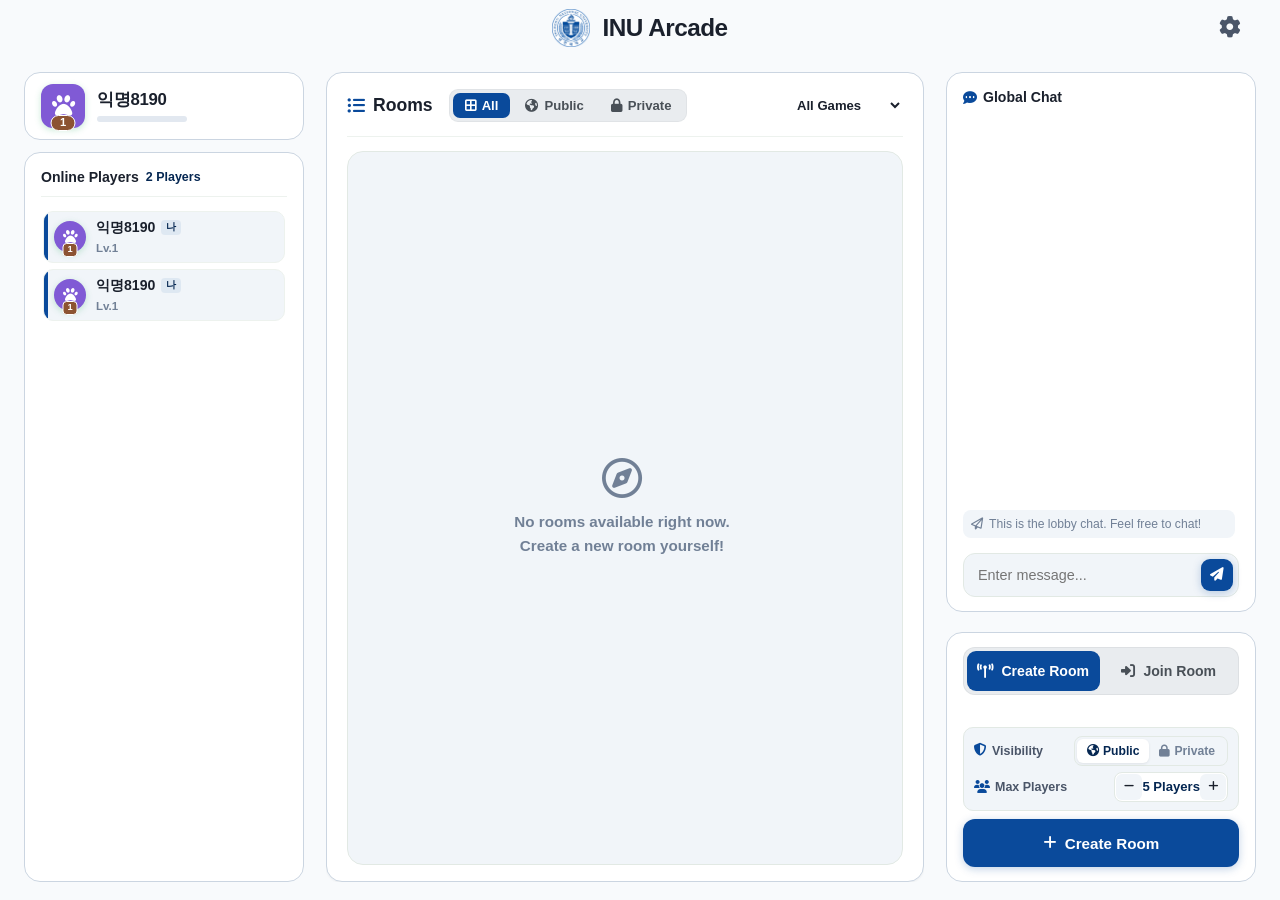
==== index.html @ d894fb32 "test" ====
<!DOCTYPE html>
<html lang="ko">
<head>
  <meta charset="UTF-8" />
  <meta name="viewport" content="width=device-width, initial-scale=1.0, maximum-scale=1.0, user-scalable=no, viewport-fit=cover" />
  <meta name="apple-mobile-web-app-capable" content="yes" />
  <meta name="apple-mobile-web-app-status-bar-style" content="default" />
  <meta name="mobile-web-app-capable" content="yes" />
  <title>INU 아케이드</title>
  
  <!-- 🔍 검색엔진 최적화 (SEO) 메타 태그 -->
  <meta name="description" content="INU 아케이드(INU Arcade)는 설치 없이 브라우저에서 친구와 함께 즐기는 실시간 멀티플레이 웹 아케이드 플랫폼입니다. 인천대 퀴즈, 뽀모도로 스터디룸, 횃불이 그리기 등 다채로운 대전 게임과 스터디 공간을 무료로 플레이해보세요!" />
  <meta name="keywords" content="INU 아케이드, INU Arcade, inu arcade, 인천대학교, 인천대 퀴즈, 스터디룸, 횃불이 그리기, 웹게임, 멀티게임, 실시간 멀티플레이, 브라우저 게임, 무료 웹게임" />
  <meta name="author" content="INU Arcade Team" />
  <meta name="robots" content="index, follow" />
  <link rel="canonical" href="https://gachiarcade.kro.kr/" />

  <!-- 🔍 구글 서치 콘솔(Google Search Console) 소유권 확인 태그 -->
  <meta name="google-site-verification" content="fe1dQQTqFu0LW-H1JIGaoPeFXu-8-6--BECt6qq8mTA" />
  <!-- 🔍 네이버 웹마스터도구(Naver Search Advisor) 소유권 확인 태그 (선택 사항) -->
  <meta name="naver-site-verification" content="" />

  <!-- 🌟 파비콘 (Favicon) & 모바일 앱 아이콘 (로컬 상대경로 + 캐시 버스팅) -->
  <link rel="shortcut icon" type="image/x-icon" href="favicon.ico?v=2.0.1" />
  <link rel="icon" type="image/x-icon" href="favicon.ico?v=2.0.1" sizes="16x16 32x32 48x48 64x64 128x128 256x256" />
  <link rel="apple-touch-icon" sizes="180x180" href="favicon.png?v=2.0.1" />
  <meta name="theme-color" content="#f8fafc" />
  <meta name="theme-color" media="(prefers-color-scheme: light)" content="#f8fafc" />
  <meta name="theme-color" media="(prefers-color-scheme: dark)" content="#0f172a" />
  <meta name="msapplication-navbutton-color" content="#f8fafc" />

  <!-- 💬 카카오톡 & SNS 오픈그래프 (Open Graph) 메타 태그 -->
  <meta property="og:type" content="website" />
  <meta property="og:site_name" content="INU 아케이드" />
  <meta property="og:url" content="https://gachiarcade.kro.kr/" />
  <meta property="og:title" content="INU 아케이드" />
  <meta property="og:description" content="설치 없이 브라우저에서 링크 하나로 함께 즐기는 인천대학교 웹 플랫폼! 인천대 퀴즈 &amp; 스터디룸 지원." />
  <meta property="og:image" content="https://gachiarcade.kro.kr/og-image-v2.png?v=20260919_v6" />
  <meta property="og:image:secure_url" content="https://gachiarcade.kro.kr/og-image-v2.png?v=20260919_v6" />
  <meta property="og:image:type" content="image/png" />
  <meta property="og:image:width" content="1200" />
  <meta property="og:image:height" content="630" />
  <meta property="og:image:alt" content="INU 아케이드" />
  <meta property="og:locale" content="ko_KR" />
  <meta property="og:locale:alternate" content="en_US" />

  <!-- 🐦 트위터 카드 (Twitter Card) -->
  <meta name="twitter:card" content="summary_large_image" />
  <meta name="twitter:title" content="INU 아케이드" />
  <meta name="twitter:description" content="친구와 브라우저에서 바로 즐기는 실시간 멀티플레이 웹 아케이드" />
  <meta name="twitter:image" content="https://gachiarcade.kro.kr/og-image-v2.png?v=20260919_v6" />

  <!-- 📊 구글 사이트 이름(Site Name) 지정 공식 구조화된 데이터 (WebSite Schema) -->
  <script type="application/ld+json">
  {
    "@context": "https://schema.org",
    "@type": "WebSite",
    "@id": "https://gachiarcade.kro.kr/#website",
    "name": "INU 아케이드",
    "alternateName": ["INU Arcade", "inu arcade", "INU 아케이드"],
    "url": "https://gachiarcade.kro.kr/"
  }
  </script>

  <!-- 📊 웹 애플리케이션 구조화된 데이터 (WebApplication Schema) -->
  <script type="application/ld+json">
  {
    "@context": "https://schema.org",
    "@type": "WebApplication",
    "name": "INU 아케이드",
    "alternateName": ["INU Arcade", "inu arcade"],
    "url": "https://gachiarcade.kro.kr/",
    "applicationCategory": "GameApplication",
    "operatingSystem": "All",
    "browserRequirements": "Requires JavaScript. Requires HTML5.",
    "genre": "Arcade, Multiplayer, Quiz, Study, Drawing",
    "description": "설치 없이 웹 브라우저에서 친구와 바로 즐기는 실시간 멀티플레이 웹 아케이드 플랫폼. 인천대 퀴즈, 스터디룸, 횃불이 그리기 등 다채로운 게임 및 학습 환경 제공.",
    "offers": {
      "@type": "Offer",
      "price": "0",
      "priceCurrency": "KRW"
    }
  }
  </script>

  <link rel="preconnect" href="https://cdn.jsdelivr.net" />
  <link rel="stylesheet" href="https://cdn.jsdelivr.net/gh/orioncactus/pretendard@v1.3.9/dist/web/static/pretendard.min.css" />
  <link rel="stylesheet" href="https://cdnjs.cloudflare.com/ajax/libs/font-awesome/6.5.1/css/all.min.css" />
  <script src="https://unpkg.com/peerjs@1.5.4/dist/peerjs.min.js"></script>
  <script src="js/i18n.js"></script>
  <link rel="stylesheet" href="css/style.css?v=1.19.14" />
  <link rel="stylesheet" href="css/games.css?v=1.19.14" />
</head>
<body>

<!-- ═══════════════════════════════════════════════════════════════
     SCREEN: HOME
═══════════════════════════════════════════════════════════════ -->
<div id="screen-home" class="screen active">

  <!-- 🌟 로비 상단 바 🌟 -->
  <header class="room-header lobby-topbar">
    <!-- 좌측: 밸런서 (중앙 로고 정렬용) -->
    <div class="lobby-topbar-left"></div>

    <!-- 중앙: INU 아케이드 로고 -->
    <div class="room-title">
      <div class="topbar-logo">
        <div class="logo-icon-wrap">
          <img src="favicon.png?v=2.0.1" alt="INU 아케이드 로고" class="topbar-logo-svg" />
        </div>
        <span class="logo-title">INU 아케이드</span>
      </div>
    </div>

    <!-- 우측: 친구 목록 & 설정 버튼 -->
    <div class="room-header-actions" style="display:flex; align-items:center; gap:8px;">
      <button type="button" class="btn-icon" id="btn-open-settings" title="환경 설정">
        <i class="fa-solid fa-gear"></i>
      </button>
    </div>
  </header>

  <!-- 로비 모바일 채팅 토글 플로팅 버튼 & 백드롭 (방 화면과 동일한 좌하단 버튼) -->
  <button type="button" class="btn btn-primary btn-sm btn-mobile-chat-toggle" id="btn-lobby-mobile-chat-toggle" title="채팅창 열기">
    <i class="fa-solid fa-comment-dots"></i>
    <span>채팅</span>
    <span class="chat-badge-dot hidden" id="lobby-mobile-chat-badge"></span>
  </button>
  <div class="mobile-chat-backdrop hidden" id="lobby-mobile-chat-backdrop"></div>

  <!-- 로비 본체 (사이드바 + 메인 영역) -->
  <div class="home-body-wrap">
    <!-- 왼쪽 사이드바: 게임 목록 -->
    <aside class="home-sidebar">
      <!-- 🌟 사이드바 상단: 프로필 카드 바 (원래 로고 있던 자리) 🌟 -->
      <div class="sidebar-header sidebar-profile-header">
        <div class="home-user-bar">
          <div class="user-avatar-wrap">
            <div class="user-avatar" id="home-user-avatar">?</div>
            <span class="user-level-badge" id="home-user-level">1</span>
          </div>
          <div class="user-info">
            <div class="user-name-line">
              <strong class="user-name" id="home-user-name">플레이어</strong>
            </div>
            <div class="user-exp-track" id="home-user-exp-track" title="내 레벨 경험치">
              <div class="user-exp-fill" id="home-user-exp-fill" style="width: 0%;"></div>
            </div>
          </div>
        </div>
      </div>

      <!-- 🌟 실시간 접속자 카드 (사이드바 위치 배치) 🌟 -->
      <div class="online-users-card card" id="online-users-card">
        <div class="online-card-header">
          <div class="online-card-title">
            <span class="online-live-dot"></span>
            <span>접속 중인 플레이어</span>
            <span class="online-count-badge" id="online-users-count">1명</span>
          </div>
        </div>
        <div class="online-users-list custom-scroll" id="online-users-list">
          <!-- JS 동적 생성 -->
        </div>
      </div>

    <nav class="sidebar-games">
      <p class="sidebar-label">인천대 아케이드 & 스터디</p>
      <ul>
        <li class="sidebar-game-item active" data-game="inu_quiz">
          <div class="sg-icon"><i class="fa-solid fa-graduation-cap"></i></div>
          <div class="sg-info">
            <strong>인천대 퀴즈</strong>
            <span>선착순 스피드 퀴즈</span>
          </div>
          <div class="sg-tag tag-multi">1~8인</div>
        </li>
        <li class="sidebar-game-item" data-game="inu_study">
          <div class="sg-icon"><i class="fa-solid fa-book-open-reader"></i></div>
          <div class="sg-info">
            <strong>스터디룸</strong>
            <span>뽀모도로 함께 공부</span>
          </div>
          <div class="sg-tag tag-multi">1~8인</div>
        </li>
        <li class="sidebar-game-item" data-game="inu_draw">
          <div class="sg-icon"><i class="fa-solid fa-paintbrush"></i></div>
          <div class="sg-info">
            <strong>횃불이 그리기</strong>
            <span>정확도 캔버스 대결</span>
          </div>
          <div class="sg-tag tag-multi">1~8인</div>
        </li>
      </ul>
    </nav>

    <div class="sidebar-footer">
      <div class="sidebar-copyright">
        <span>© 2026 INU Arcade. All rights reserved.</span>
      </div>
    </div>
  </aside>

  <!-- 오른쪽: 메인 영역 (좌측: 실시간 공개 방 목록, 우측: 방 만들기/참가) -->
  <main class="home-main">
    <div class="home-lobby-container">
      
      <!-- 1. 좌측 메인 컬럼: [방 목록 | 상점] 상단 대형 탭 및 카드 -->
      <div class="lobby-card-col" id="lobby-card-col">

        <!-- 1-1. 🌐 실시간 방 목록 (공개방 / 비밀방 필터 지원) -->
        <div class="lobby-card card" id="lobby-room-card">
          <div class="lobby-header">
            <div class="lobby-title-area">
              <strong class="lobby-title"><i class="fa-solid fa-list-ul"></i> 방 목록</strong>
              <div class="lobby-tab-group" id="lobby-filter-tabs">
                <button type="button" class="lobby-tab-btn active" data-lobby-tab="all" id="tab-lobby-all">
                  <i class="fa-solid fa-border-all"></i> 전체
                </button>
                <button type="button" class="lobby-tab-btn" data-lobby-tab="public" id="tab-lobby-public">
                  <i class="fa-solid fa-earth-americas"></i> 공개방
                </button>
                <button type="button" class="lobby-tab-btn" data-lobby-tab="private" id="tab-lobby-private">
                  <i class="fa-solid fa-lock"></i> 비밀방
                </button>
              </div>
            </div>
            <div class="lobby-header-actions">
              <select id="lobby-game-filter" class="lobby-game-select" title="게임별 방 필터">
                <option value="all">모든 게임</option>
              </select>
            </div>
          </div>
          <div class="lobby-list is-empty" id="lobby-room-list">
            <div class="lobby-empty">
              <i class="fa-regular fa-compass"></i>
              <p>현재 열려있는 공개방이 없습니다.<br>새로운 방을 직접 만들어 보세요!</p>
            </div>
          </div>
          <!-- 🌟 방목록 카드 바로 아래 부착된 액션 바 (화면 잘림 완전 방지) 🌟 -->
          <div class="mobile-lobby-action-row" id="mobile-lobby-action-row">
            <button type="button" class="btn-mobile-lobby-chat" id="btn-mobile-lobby-chat" title="전체 채팅 열기">
              <i class="fa-solid fa-comment-dots"></i>
              <span class="chat-badge-dot hidden" id="mobile-lobby-chat-badge"></span>
            </button>
            <button type="button" class="btn-mobile-room-action" id="btn-mobile-room-action">
              <i class="fa-solid fa-plus"></i>
              <span>방 만들기</span>
            </button>
          </div>
        </div>

              </div> <!-- /.lobby-card-col -->

      <!-- 2. 우측: 전체 채팅 카드 + 방 만들기/참가 패널 (하단 일치 컬럼) -->
      <div class="lobby-right-col">
        <!-- 2-1. 상단: 💬 로비 전체 채팅방 (프로필 이름: 메시지 형식) -->
        <div class="lobby-chat-card card" id="lobby-chat-card">
          <div class="lobby-chat-header">
            <div class="lobby-chat-title">
              <i class="fa-solid fa-comment-dots" style="color: var(--green);"></i>
              <span>전체 채팅</span>
            </div>
            <button type="button" class="btn-icon sm btn-close-mobile-chat" id="btn-close-lobby-mobile-chat" title="채팅창 닫기">
              <i class="fa-solid fa-xmark"></i>
            </button>
          </div>
          <div class="lobby-chat-messages custom-scroll" id="lobby-chat-messages">
            <!-- 채팅 메시지 동적 생성 -->
            <div class="lobby-chat-welcome">
              <i class="fa-regular fa-paper-plane"></i>
              <span>로비 전체 채팅방입니다. 자유롭게 대화해보세요!</span>
            </div>
          </div>
          <form class="lobby-chat-form" id="lobby-chat-form">
            <input
              type="text"
              id="lobby-chat-input"
              class="lobby-chat-input"
              placeholder="메시지 입력..."
              maxlength="80"
              autocomplete="off"
              spellcheck="false"
            />
            <button type="submit" class="btn btn-primary btn-sm btn-lobby-chat-send" id="btn-lobby-chat-send" title="전송">
              <i class="fa-solid fa-paper-plane"></i>
            </button>
          </form>
        </div>

        <!-- 2-3. 하단: 방 만들기 / 참가 패널 -->
        <div class="connect-card card">
          <!-- 🌟 모바일 전용 방 만들기 헤더 (돌아가기 버튼) 🌟 -->
          <div class="mobile-create-header" id="mobile-create-header">
            <button type="button" class="btn-icon sm btn-back-to-room-list" id="btn-back-to-room-list" title="방 목록으로 돌아가기">
              <i class="fa-solid fa-chevron-left"></i>
            </button>
            <strong class="mobile-create-title">방 설정</strong>
            <div class="mobile-create-header-spacer"></div>
          </div>

          <div class="connect-tabs">
          <button class="ctab active" data-tab="create" id="tab-create">
            <i class="fa-solid fa-tower-broadcast"></i>
            <span>방 만들기</span>
          </button>
          <button class="ctab" data-tab="join" id="tab-join">
            <i class="fa-solid fa-right-to-bracket"></i>
            <span>방 참가</span>
          </button>
        </div>

        <!-- 방 만들기 패널 -->
        <div class="ctab-panel active" id="panel-create">
          <!-- ⚙️ 방 설정 옵션 (방 만들기 바로 위 밀착 배치) -->
          <div class="create-room-options">
            <!-- 1. 공개/비밀방 라디오 스위치 -->
            <div class="create-opt-row">
              <span class="create-opt-label"><i class="fa-solid fa-shield-halved"></i> 공개 설정</span>
              <div class="room-type-toggle">
                <label class="room-type-opt">
                  <input type="radio" name="room-visibility" value="public" checked id="opt-room-public" />
                  <span class="room-type-btn"><i class="fa-solid fa-earth-americas"></i> 공개방</span>
                </label>
                <label class="room-type-opt">
                  <input type="radio" name="room-visibility" value="private" id="opt-room-private" />
                  <span class="room-type-btn"><i class="fa-solid fa-lock"></i> 비밀방</span>
                </label>
              </div>
            </div>

            <!-- 비밀번호 4자리 핀 입력란 (비밀방 선택 시 표시) -->
            <div class="create-opt-row create-password-wrap hidden" id="create-password-wrap">
              <span class="create-opt-label"><i class="fa-solid fa-key"></i> 비밀번호</span>
              <div class="password-pin-box">
                <input
                  type="password"
                  id="input-create-room-password"
                  class="create-pwd-input"
                  placeholder="● ● ● ●"
                  maxlength="4"
                  inputmode="numeric"
                  autocomplete="off"
                />
              </div>
            </div>

            <!-- 2. 최대 인원 수 스피너 (2~8인) -->
            <div class="create-opt-row">
              <span class="create-opt-label"><i class="fa-solid fa-users"></i> 최대 인원</span>
              <div class="capacity-stepper">
                <button type="button" class="btn-step" id="btn-cap-minus" title="1명 감소">
                  <i class="fa-solid fa-minus"></i>
                </button>
                <span class="capacity-val" id="capacity-val">5인</span>
                <button type="button" class="btn-step" id="btn-cap-plus" title="1명 증가">
                  <i class="fa-solid fa-plus"></i>
                </button>
              </div>
            </div>
          </div>

          <button class="btn btn-primary btn-lg" id="btn-create-room">
            <i class="fa-solid fa-plus"></i>
            <span>방 만들기</span>
          </button>
          <div class="code-reveal hidden" id="code-reveal">
            <div class="code-reveal-label">방 코드</div>
            <div class="code-display">
              <span id="host-room-code">——</span>
              <button class="btn-icon" id="btn-copy-code" title="복사">
                <i class="fa-regular fa-copy"></i>
              </button>
            </div>
            <div class="waiting-dots">
              <span class="dot"></span><span class="dot"></span><span class="dot"></span>
              <span>친구 연결 대기 중</span>
            </div>
          </div>
        </div>

        <!-- 방 참가 패널 -->
        <div class="ctab-panel" id="panel-join">
          <div class="panel-desc-box">
            <h4>친구 방에 참가하기</h4>
            <p>공유받은 4자리 방 코드를 입력하여 입장하세요.</p>
          </div>
          <div class="join-form">
            <input
              type="text"
              id="input-room-code"
              class="code-input-field"
              placeholder="0 0 0 0"
              maxlength="4"
              inputmode="numeric"
              autocomplete="off"
              spellcheck="false"
            />
            <button class="btn btn-gold btn-lg" id="btn-join-room">
              <i class="fa-solid fa-arrow-right-to-bracket"></i>
              <span>입장하기</span>
            </button>
          </div>
          <div class="join-status hidden" id="join-status">
            <div class="waiting-dots">
              <span class="dot"></span><span class="dot"></span><span class="dot"></span>
              <span id="join-status-text">연결 중...</span>
            </div>
          </div>
        </div> <!-- /#panel-join -->
      </div> <!-- /.connect-card -->
    </div> <!-- /.lobby-right-col -->
  </div> <!-- /.home-lobby-container -->

  </main>
  </div> <!-- /.home-body-wrap -->
</div>


<!-- ═══════════════════════════════════════════════════════════════
     SCREEN: ROOM LOBBY
═══════════════════════════════════════════════════════════════ -->
<div id="screen-room" class="screen">
  <!-- 방 헤더 -->
  <header class="room-header">
    <button class="btn btn-ghost btn-sm" id="btn-leave-room">
      <i class="fa-solid fa-chevron-left"></i>
      <span>로비로 나가기</span>
    </button>
    <div class="room-title">
      <button type="button" class="room-code-badge" id="room-code-display" title="클릭하여 방 코드 복사">——</button>
    </div>
    <div class="room-header-actions" style="display:flex; gap:8px;">
      <button class="btn-icon" id="btn-room-settings" title="환경설정">
        <i class="fa-solid fa-gear"></i>
      </button>
    </div>
  </header>

  <!-- 방 모바일 채팅 토글 플로팅 버튼 & 백드롭 -->
  <button type="button" class="btn btn-primary btn-sm btn-mobile-chat-toggle" id="btn-room-mobile-chat-toggle" title="채팅창 열기">
    <i class="fa-regular fa-comments"></i>
    <span>채팅</span>
    <span class="chat-badge-dot hidden" id="room-mobile-chat-badge"></span>
  </button>
  <div class="mobile-chat-backdrop hidden" id="room-mobile-chat-backdrop"></div>

<!-- 방 본체 (3단: 좌측 참가자 / 중앙 게임선택 / 우측 채팅) -->
  <div class="room-body" id="room-body">

    <!-- 1. 왼쪽 영역 (참가자 목록 + 이모지 패널) -->
    <div class="room-left-panel">
      <!-- 기존 참가자 목록 패널 -->
      <section class="room-players-panel card">
        <div class="panel-header">
          <h3 class="panel-title"><i class="fa-solid fa-users"></i> 참가자 목록</h3>
          <span class="panel-badge" id="player-count-badge">1명 접속</span>
        </div>
        <ul class="player-list" id="player-list">
          <!-- JS로 동적 생성 -->
        </ul>
        <div class="player-slots" id="player-slots">
          <!-- 빈 슬롯 JS 생성 -->
        </div>
      </section>

      <!-- 신규: 감정표현 이모지 & 채팅 사이드 패널 -->
      <div class="room-emoji-panel card" id="room-emoji-panel">
        <div class="emoji-grid-2x2">
          <button type="button" class="btn-emoji" data-emoji="😂" title="웃기">
            <img src="https://cdn.jsdelivr.net/gh/twitter/twemoji@14.0.2/assets/svg/1f602.svg" alt="😂" class="emoji-img">
          </button>
          <button type="button" class="btn-emoji" data-emoji="😡" title="화남">
            <img src="https://cdn.jsdelivr.net/gh/twitter/twemoji@14.0.2/assets/svg/1f621.svg" alt="😡" class="emoji-img">
          </button>
          <button type="button" class="btn-emoji" data-emoji="😮" title="놀람">
            <img src="https://cdn.jsdelivr.net/gh/twitter/twemoji@14.0.2/assets/svg/1f62e.svg" alt="😮" class="emoji-img">
          </button>
          <button type="button" class="btn-emoji" data-emoji="🎉" title="축하">
            <img src="https://cdn.jsdelivr.net/gh/twitter/twemoji@14.0.2/assets/svg/1f389.svg" alt="🎉" class="emoji-img">
          </button>
        </div>
        <button type="button" class="btn-mobile-lobby-chat btn-card-side-chat" id="btn-room-side-chat" title="채팅 열기">
          <i class="fa-solid fa-comment-dots"></i>
          <span class="chat-badge-dot hidden" id="room-side-chat-badge"></span>
        </button>
      </div>


    </div>

    <!-- 2. 중앙: 게임 선택 카드 + 하단 팁 -->
    <div class="room-center-wrap">
      <section class="room-center-panel card">
      <!-- 🎮 게임 진행 중 알림 배너 -->
      <div class="room-playing-alert hidden" id="room-playing-alert">
        <i class="fa-solid fa-circle-play"></i>
        <span>현재 게임이 진행 중입니다. 대기실에서 대기하시거나 채팅에 참여해 보세요!</span>
      </div>

      <div class="game-select-panel">
        <div class="panel-header">
          <h3 class="panel-title"><i class="fa-solid fa-gamepad"></i> 게임 선택</h3>

          <!-- 🌟 빨간색 표시 위치: 게임선택과 힌트 사이의 세부 설정 바 🌟 -->
          <div class="game-extra-settings-bar hidden" id="game-extra-settings-bar">
            <!-- 1. 라운드 설정 (끝말잇기, 캐치마인드, 타자연습 대결) -->
            <div class="extra-setting-item hidden" id="game-rounds-setting">
              <span class="esi-label"><i class="fa-solid fa-award"></i> 라운드:</span>
              <div class="esi-stepper">
                <button type="button" class="btn-step" id="btn-round-minus" title="1라운드 감소">
                  <i class="fa-solid fa-minus"></i>
                </button>
                <span class="esi-val" id="game-round-val">3 라운드</span>
                <button type="button" class="btn-step" id="btn-round-plus" title="1라운드 증가">
                  <i class="fa-solid fa-plus"></i>
                </button>
              </div>
            </div>

          </div>

          <span class="panel-sub" id="game-select-role-hint">방장만 변경 가능</span>
        </div>

        <!-- 🌟 신규: 현재 선택된 게임 프리뷰 요약 바 🌟 -->
        <div class="room-selected-game-banner" id="room-selected-game-banner">
          <div class="rsgb-icon-wrap" id="rsgb-icon-wrap">
            <i class="fa-solid fa-graduation-cap" id="rsgb-icon"></i>
          </div>
          <div class="rsgb-content">
            <div class="rsgb-title-row">
              <strong class="rsgb-title" id="rsgb-title">인천대 퀴즈</strong>
              <span class="rsgb-tag tag-multi" id="rsgb-tag">1~8인</span>
            </div>
            <span class="rsgb-desc" id="rsgb-desc">인천대학교에 관한 다채로운 퀴즈를 맞히는 선착순 스피드 배틀입니다.</span>
          </div>
        </div>

        <div class="room-game-grid" id="room-game-grid">
          <div class="room-game-btn selected" data-game="inu_quiz">
            <div class="rgb-icon"><i class="fa-solid fa-graduation-cap"></i></div>
            <div class="rgb-info">
              <strong>인천대 퀴즈</strong>
              <span>선착순 스피드 퀴즈 배틀</span>
            </div>
            <span class="rgb-tag tag-multi">1~8인</span>
          </div>
          <div class="room-game-btn" data-game="inu_study">
            <div class="rgb-icon"><i class="fa-solid fa-book-open-reader"></i></div>
            <div class="rgb-info">
              <strong>스터디룸</strong>
              <span>뽀모도로 실시간 몰입 공부</span>
            </div>
            <span class="rgb-tag tag-multi">1~8인</span>
          </div>
          <div class="room-game-btn" data-game="inu_draw">
            <div class="rgb-icon"><i class="fa-solid fa-paintbrush"></i></div>
            <div class="rgb-info">
              <strong>횃불이 그리기</strong>
              <span>마스코트 정확도 챌린지</span>
            </div>
            <span class="rgb-tag tag-multi">1~8인</span>
          </div>
        </div>
      </div>

      <!-- 컨트롤 -->
      <div class="room-controls">
        <div class="guest-hint hidden" id="guest-wait-hint">
          <i class="fa-solid fa-crown"></i> 방장이 게임을 선택하고 시작하기를 기다리고 있습니다.
        </div>
        <div class="control-row">
          <button type="button" class="btn btn-ready" id="btn-ready">
            <i class="fa-regular fa-circle"></i>
            <span>준비하기</span>
          </button>
          <button type="button" class="btn btn-start hidden" id="btn-start-game" disabled>
            <i class="fa-solid fa-play"></i>
            <span>게임 시작</span>
          </button>
        </div>
        <p class="ready-hint" id="ready-hint">모든 참가자가 준비해야 시작할 수 있습니다.</p>
      </div>
    </section>

  </div>

    <!-- 3. 오른쪽: 방 실시간 채팅창 -->
    <section class="room-chat-panel card" id="room-chat-panel">
      <div class="panel-header">
        <h3 class="panel-title"><i class="fa-solid fa-comment-dots" style="color:var(--green);"></i> 실시간 채팅</h3>
        <span class="chat-count-badge" id="chat-count-badge">ROOM</span>
        <button type="button" class="btn-icon sm btn-close-mobile-chat" id="btn-close-room-mobile-chat" title="채팅창 닫기">
          <i class="fa-solid fa-xmark"></i>
        </button>
      </div>

      <div class="chat-messages-wrap" id="room-chat-messages">
        <div class="chat-system-msg">방 채팅에 입장했습니다. 매너 있는 대화를 나눠보세요!</div>
      </div>
      <div class="chat-input-form">
        <input type="text" id="room-chat-input" class="chat-input" placeholder="메시지를 입력하세요..." maxlength="100" autocomplete="off" />
        <button type="button" class="btn btn-primary btn-chat-send" id="btn-room-chat-send">
          <i class="fa-solid fa-paper-plane"></i>
        </button>
      </div>
    </section>

  </div>
</div>

<!-- ═══════════════════════════════════════════════════════════════
     SCREEN: GAME (좌측 참가자 + 중앙 메인게임 + 우측 실시간 채팅)
═══════════════════════════════════════════════════════════════ -->
<div id="screen-game" class="screen">
  <!-- 상단 게임 네비게이션 -->
  <header class="game-header">
    <button class="btn btn-ghost btn-sm" id="btn-back-to-room">
      <i class="fa-solid fa-chevron-left"></i>
      <span>방으로 돌아가기</span>
    </button>
    <div class="game-title-area">
      <span id="current-game-title">게임</span>
    </div>
    <div class="game-header-actions">
      <div class="game-room-badge">
        <i class="fa-solid fa-hashtag"></i>
        <span id="game-room-code">0000</span>
      </div>
      <button class="btn-icon" id="btn-game-settings" title="환경설정">
        <i class="fa-solid fa-gear"></i>
      </button>
      <button type="button" class="btn btn-primary btn-sm btn-mobile-chat-toggle" id="btn-mobile-chat-toggle" title="채팅창 열기">
        <i class="fa-regular fa-comments"></i>
        <span>채팅</span>
        <span class="chat-badge-dot hidden" id="mobile-chat-badge"></span>
      </button>
    </div>
  </header>

  <!-- 모바일 채팅 팝업 전용 백드롭 -->
  <div class="mobile-chat-backdrop hidden" id="mobile-chat-backdrop"></div>

<!-- 게임 메인 컨테이너 (3단: 좌측 참가자 / 중앙 메인게임 / 우측 인게임 채팅) -->
  <div class="game-main-layout" id="game-main-layout">
    
    <!-- 1. 좌측 영역 (인게임 참가자 목록 + 이모지 패널) -->
    <div class="game-left-panel">
      <aside class="game-sidebar-players card">
        <div class="gsp-header">
          <h4><i class="fa-solid fa-users"></i> 참가자 (<span id="gsp-count">2</span>)</h4>
        </div>
        <!-- 좌측 퇴장 알림 영역 -->
        <div class="gsp-alert-container" id="gsp-alert-container"></div>
        <ul class="gsp-list" id="gsp-player-list">
          <!-- JS 동적 생성 -->
        </ul>
      </aside>

      <!-- 인게임 이모지 & 채팅 사이드 패널 -->
      <div class="game-emoji-panel card" id="game-emoji-panel">
        <div class="emoji-grid-2x2">
          <button type="button" class="btn-emoji" data-emoji="😂" title="웃기">
            <img src="https://cdn.jsdelivr.net/gh/twitter/twemoji@14.0.2/assets/svg/1f602.svg" alt="😂" class="emoji-img">
          </button>
          <button type="button" class="btn-emoji" data-emoji="😡" title="화남">
            <img src="https://cdn.jsdelivr.net/gh/twitter/twemoji@14.0.2/assets/svg/1f621.svg" alt="😡" class="emoji-img">
          </button>
          <button type="button" class="btn-emoji" data-emoji="😮" title="놀람">
            <img src="https://cdn.jsdelivr.net/gh/twitter/twemoji@14.0.2/assets/svg/1f62e.svg" alt="😮" class="emoji-img">
          </button>
          <button type="button" class="btn-emoji" data-emoji="🎉" title="축하">
            <img src="https://cdn.jsdelivr.net/gh/twitter/twemoji@14.0.2/assets/svg/1f389.svg" alt="🎉" class="emoji-img">
          </button>
        </div>
        <button type="button" class="btn-mobile-lobby-chat btn-card-side-chat" id="btn-game-side-chat" title="채팅 열기">
          <i class="fa-solid fa-comment-dots"></i>
          <span class="chat-badge-dot hidden" id="game-side-chat-badge"></span>
        </button>
      </div>


    </div>

    <!-- 2. 중앙 메인 게임 컨텐츠 영역 -->
    <main class="game-play-area">
      <div id="game-content"></div>
    </main>

    <!-- 3. 우측 인게임 실시간 채팅창 (모바일에서는 팝업 모달로 작동) -->
    <aside class="game-chat-panel card" id="game-chat-panel">
      <div class="gcp-header">
        <h4><i class="fa-solid fa-comment-dots" style="color:var(--green);"></i> 인게임 채팅</h4>
        <button type="button" class="btn-icon sm btn-close-mobile-chat" id="btn-close-mobile-chat" title="채팅창 닫기">
          <i class="fa-solid fa-xmark"></i>
        </button>
      </div>
      <div class="chat-messages-wrap" id="game-chat-messages">
        <div class="chat-system-msg">게임 중 실시간 응원과 대화를 나눠보세요!</div>
      </div>
      <div class="chat-input-form">
        <input type="text" id="game-chat-input" class="chat-input" placeholder="메시지 입력..." maxlength="100" autocomplete="off" />
        <button class="btn btn-primary btn-chat-send" id="btn-game-chat-send">
          <i class="fa-solid fa-paper-plane"></i>
        </button>
      </div>
    </aside>
  </div>
</div>

<!-- 🎆 승리 세레머니 이펙트 전역 캔버스 (미리보기 및 승리 시 노출) -->
<canvas id="victory-effects-canvas" class="victory-effects-canvas hidden"></canvas>

<!-- ═══════════════════════════════════════════════════════════════
     OVERLAY: 결과
═══════════════════════════════════════════════════════════════ -->
<div id="overlay-result" class="overlay hidden">
  <div class="result-modal card">
    <div class="result-confetti" id="result-confetti"></div>
    <div class="result-icon-wrap" id="result-icon">
      <i class="fa-solid fa-trophy"></i>
    </div>
    <h2 id="result-title">승리!</h2>
    <p id="result-message">축하합니다! 대결에서 승리하셨습니다.</p>
    <div class="result-score-row" id="result-score-row"></div>
    <div class="result-exp-box hidden" id="result-exp-box"></div>
    <div class="result-actions">
      <button type="button" class="btn btn-primary btn-lg" id="btn-result-back-room" style="width:100%;">
        <i class="fa-solid fa-house"></i>
        <span>방으로 돌아가기</span>
      </button>
    </div>
  </div>
</div>

<!-- ═══════════════════════════════════════════════════════════════
     OVERLAY: 환경 설정 (화면 테마 및 포인트 색상 조절)
═══════════════════════════════════════════════════════════════ -->
<!-- ═══════════════════════════════════════════════════════════════
     OVERLAY: 환경 설정 (v1.1.0 — 5개 탭 분리 & 변경 이력 스크롤)
═══════════════════════════════════════════════════════════════ -->
<div id="overlay-settings" class="overlay hidden">
  <div class="settings-modal card" id="settings-modal-card">
    <!-- 헤더: 제목 + 닫기 버튼 -->
    <div class="settings-header">
      <h3><i class="fa-solid fa-gear"></i> 환경 설정</h3>
      <button type="button" class="btn-close-settings" id="btn-close-settings" title="닫기">
        <i class="fa-solid fa-xmark"></i>
      </button>
    </div>

    <!-- 설정 컨텐츠 바디 -->
    <div class="settings-body custom-scroll">

      <!-- [탭 1] 🖥️ 화면 / 환경 설정 패널 -->
      <div class="settings-tab-pane active" id="pane-settings-env">
        <!-- 테마 설정 -->
        <div class="setting-item">
          <div class="setting-meta">
            <div class="setting-title">
              <i class="fa-solid fa-circle-half-stroke" style="color:var(--yellow);"></i>
              <span>화면 테마</span>
            </div>
            <div class="theme-toggle-group" id="theme-toggle-group">
              <button type="button" class="btn-theme-toggle active" id="btn-theme-light" data-theme="light">
                <i class="fa-solid fa-sun"></i>
                <span>라이트</span>
              </button>
              <button type="button" class="btn-theme-toggle" id="btn-theme-dark" data-theme="dark">
                <i class="fa-solid fa-moon"></i>
                <span>다크</span>
              </button>
            </div>
          </div>
        </div>

        <!-- 포인트 색상 설정 -->
        <div class="setting-item" style="flex-direction: column; align-items: flex-start; gap: 10px;">
          <div class="setting-meta" style="width: 100%; justify-content: space-between;">
            <div class="setting-title">
              <i class="fa-solid fa-palette" style="color:var(--green);"></i>
              <span>포인트 색상</span>
            </div>
            <span id="accent-color-name" style="font-size:0.85rem; font-weight:800; color:var(--green);">인천대 블루</span>
          </div>
          <div class="accent-color-palette" id="accent-color-palette">
            <button type="button" class="accent-chip active" data-accent="navy" title="인천대 블루 (기본)" style="background:#0A4A9B; color:#0A4A9B;"></button>
            <button type="button" class="accent-chip" data-accent="inu_gold" title="인천대 골드" style="background:#FCAF15; color:#FCAF15;"></button>
            <button type="button" class="accent-chip" data-accent="classic" title="클래식 에메랄드" style="background:#10b981; color:#10b981;"></button>
            <button type="button" class="accent-chip" data-accent="apple" title="애플 연두" style="background:#83c774; color:#83c774;"></button>
            <button type="button" class="accent-chip" data-accent="blue" title="오션 블루" style="background:#2563eb; color:#2563eb;"></button>
            <button type="button" class="accent-chip" data-accent="purple" title="네온 바이올렛" style="background:#8b5cf6; color:#8b5cf6;"></button>
            <button type="button" class="accent-chip" data-accent="rose" title="코랄 로즈" style="background:#f43f5e; color:#f43f5e;"></button>
            <button type="button" class="accent-chip" data-accent="amber" title="선셋 오렌지" style="background:#f59e0b; color:#f59e0b;"></button>
          </div>
        </div>

      </div>

      <!-- 언어 전환용 hidden select (i18n.js _syncHeaderDropdown 호환) -->
      <select id="select-global-language" style="display:none;" aria-hidden="true">
        <option value="ko">한국어</option>
        <option value="en">English</option>
        <option value="es">Español</option>
        <option value="tr">Türkçe</option>
        <option value="ru">Русский</option>
        <option value="zh">中文</option>
        <option value="ja">日本語</option>
      </select>

    </div>

    <!-- 모달 푸터: 버전 표시 + 확인/닫기 버튼 -->
    <div class="settings-footer">
      <div class="settings-footer-info">
        <span class="settings-version-badge">v2.2.1</span>
      </div>
      <button type="button" class="btn btn-primary btn-sm" id="btn-confirm-settings">
        <span data-i18n="settings.close">닫기</span>
      </button>
    </div>
  </div>
</div>

<!-- ═══════════════════════════════════════════════════════════════
     MODAL: Supabase 로그인 / 회원가입 모달
═══════════════════════════════════════════════════════════════ -->
<div id="auth-modal" class="overlay auth-modal-overlay hidden">
  <div class="auth-modal-card card">
    <div class="auth-modal-header">
      <div class="auth-modal-title">
        <i class="fa-solid fa-shield-halved" style="color:var(--green);"></i>
        <span id="auth-modal-title-text">INU 아케이드 로그인</span>
      </div>
      <button type="button" class="btn-icon sm" id="btn-close-auth-modal" title="닫기">
        <i class="fa-solid fa-xmark"></i>
      </button>
    </div>

    <!-- 미설정 알림 배너 (config 미입력 시 표시) -->
    <div id="auth-config-notice" class="auth-notice-banner hidden">
      <i class="fa-solid fa-circle-info"></i>
      <div>
        <strong>Supabase 설정이 필요합니다.</strong>
        <p>js/supabase-config.js에 Project URL과 anon public key를 입력해주세요.</p>
      </div>
    </div>

    <!-- 상태 메시지 배너 -->
    <div id="auth-feedback-msg" class="auth-feedback-banner hidden"></div>

    <div class="auth-oauth-guide">
      <p class="auth-oauth-guide-text">간편 소셜 로그인으로 1초 만에 INU 아케이드를 시작하세요.<br>로그인 시 전적, 레벨이 클라우드에 영구 보관됩니다.</p>
    </div>

    <div class="auth-oauth-btn-group">
      <button type="button" class="btn-oauth btn-oauth-google" id="btn-oauth-google" title="Google로 간편 로그인">
        <svg class="oauth-icon" viewBox="0 0 24 24" width="20" height="20">
          <path fill="#4285F4" d="M22.56 12.25c0-.78-.07-1.53-.2-2.25H12v4.26h5.92c-.26 1.37-1.04 2.53-2.21 3.31v2.77h3.57c2.08-1.92 3.28-4.74 3.28-8.09z"/>
          <path fill="#34A853" d="M12 23c2.97 0 5.46-.98 7.28-2.66l-3.57-2.77c-.98.66-2.23 1.06-3.71 1.06-2.86 0-5.29-1.93-6.16-4.53H2.18v2.84C3.99 20.53 7.7 23 12 23z"/>
          <path fill="#FBBC05" d="M5.84 14.09c-.22-.66-.35-1.36-.35-2.09s.13-1.43.35-2.09V7.06H2.18C1.43 8.55 1 10.22 1 12s.43 3.45 1.18 4.94l2.85-2.22.81-.63z"/>
          <path fill="#EA4335" d="M12 5.38c1.62 0 3.06.56 4.21 1.64l3.15-3.15C17.45 2.09 14.97 1 12 1 7.7 1 3.99 3.47 2.18 7.06l3.66 2.84c.87-2.6 3.3-4.52 6.16-4.52z"/>
        </svg>
        <span>Google 계정으로 계속</span>
      </button>
      <button type="button" class="btn-oauth btn-oauth-kakao btn-oauth-kakao-disabled" id="btn-oauth-kakao" disabled>
        <svg class="oauth-icon" viewBox="0 0 24 24" width="19" height="19" fill="#aaaaaa">
          <path d="M12 3c-5.523 0-10 3.582-10 8 0 2.868 1.895 5.385 4.743 6.74-.208.775-.75 2.808-.86 3.242-.136.539.197.532.415.387.172-.114 2.73-1.854 3.83-2.602.613.088 1.238.133 1.872.133 5.523 0 10-3.582 10-8s-4.477-8-10-8z"/>
        </svg>
        <span>카카오 계정으로 계속</span>
      </button>
      <p class="auth-google-only-notice"><i class="fa-solid fa-circle-info"></i> 현재 구글 로그인만 지원합니다.</p>
    </div>
  </div>
</div>

<!-- ═══════════════════════════════════════════════════════════════
     MODAL: 커스텀 확인 / 나가기 팝업 모달 (Confirm Modal)
═══════════════════════════════════════════════════════════════ -->
<div id="confirm-modal" class="overlay confirm-modal-overlay hidden">
  <div class="confirm-modal-card card">
    <div class="confirm-modal-icon-wrap danger" id="confirm-modal-icon">
      <i class="fa-solid fa-door-open"></i>
    </div>
    <div class="confirm-modal-body">
      <h3 class="confirm-modal-title" id="confirm-modal-title">확인</h3>
      <p class="confirm-modal-message" id="confirm-modal-message">정말 진행하시겠습니까?</p>
    </div>
    <div class="confirm-modal-btn-row">
      <button type="button" class="btn btn-outline" id="confirm-modal-cancel">취소</button>
      <button type="button" class="btn btn-danger" id="confirm-modal-ok">나가기</button>
    </div>
  </div>
</div>


<!-- ═══════════════════════════════════════════════════════════════
     OVERLAY: 카운트다운 (사과게임, 끝말잇기, 타자연습 시작 전 3, 2, 1)
═══════════════════════════════════════════════════════════════ -->
<div id="overlay-countdown" class="overlay countdown-overlay hidden">
  <div class="countdown-modal">
    <div class="countdown-number-wrap">
      <span class="countdown-number" id="countdown-number">3</span>
    </div>
    <div class="countdown-sub" id="countdown-sub">잠시 후 게임이 시작됩니다!</div>
  </div>
</div>

<!-- ═══════════════════════════════════════════════════════════════
     OVERLAY: 로딩
═══════════════════════════════════════════════════════════════ -->
<div id="overlay-loading" class="overlay hidden">
  <div class="loading-modal card" style="text-align:center;">
    <div class="loading-ring">
      <div></div><div></div><div></div><div></div>
    </div>
    <p id="loading-text" style="margin-bottom:12px;">연결 중...</p>
    <button type="button" class="btn btn-secondary btn-sm" id="btn-cancel-loading" style="padding:6px 18px;font-size:0.85rem;border-radius:var(--radius-sm);">
      <i class="fa-solid fa-xmark"></i>
      <span>연결 취소</span>
    </button>
  </div>
</div>

<!-- ═══════════════════════════════════════════════════════════════
     OVERLAY: 비밀방 비밀번호 입력 모달
═══════════════════════════════════════════════════════════════ -->
<div id="overlay-room-password" class="overlay hidden">
  <div class="pwd-modal card" style="max-width:320px;width:88%;text-align:center;padding:24px 20px;display:flex;flex-direction:column;gap:14px;border-radius:var(--radius-lg);">
    <div style="width:48px;height:48px;border-radius:50%;background:var(--yellow-tint);border:1.5px solid var(--yellow-border);color:var(--yellow);display:flex;align-items:center;justify-content:center;margin:0 auto;font-size:1.3rem;">
      <i class="fa-solid fa-lock"></i>
    </div>
    <h3 style="font-size:1.15rem;font-weight:800;color:var(--t1);margin:0;">비밀번호 입력</h3>
    <input
      type="password"
      id="input-join-password"
      class="code-input-field"
      placeholder="● ● ● ●"
      maxlength="4"
      inputmode="numeric"
      autocomplete="off"
      style="font-size:1.4rem;letter-spacing:6px;height:44px;text-align:center;background:var(--bg-hover);"
    />
    <div style="display:flex;gap:8px;margin-top:2px;">
      <button type="button" class="btn btn-outline btn-sm" id="btn-cancel-pwd" style="flex:1;">
        <span>취소</span>
      </button>
      <button type="button" class="btn btn-primary btn-sm" id="btn-confirm-pwd" style="flex:1;">
        <i class="fa-solid fa-arrow-right-to-bracket"></i>
        <span>입장</span>
      </button>
    </div>
  </div>
</div>

<!-- ═══════════════════════════════════════════════════════════════
     OVERLAY: 모바일 방 코드 직접 입력 모달
═══════════════════════════════════════════════════════════════ -->
<div id="overlay-mobile-code-join" class="overlay hidden">
  <div class="pwd-modal card" style="max-width:320px;width:88%;text-align:center;padding:24px 20px;display:flex;flex-direction:column;gap:14px;border-radius:var(--radius-lg);">
    <div style="width:48px;height:48px;border-radius:50%;background:var(--green-tint);border:1.5px solid var(--green-border);color:var(--green);display:flex;align-items:center;justify-content:center;margin:0 auto;font-size:1.3rem;">
      <i class="fa-solid fa-key"></i>
    </div>
    <h3 style="font-size:1.15rem;font-weight:800;color:var(--t1);margin:0;">코드 참가</h3>
    <p style="font-size:0.82rem;color:var(--t3);margin:-6px 0 0;">공유받은 4자리 방 코드를 입력하세요.</p>
    <input
      type="text"
      id="input-mobile-room-code"
      class="code-input-field"
      placeholder="0 0 0 0"
      maxlength="4"
      inputmode="numeric"
      autocomplete="off"
      style="font-size:1.5rem;letter-spacing:8px;height:48px;text-align:center;background:var(--bg-hover);"
    />
    <div style="display:flex;gap:8px;margin-top:2px;">
      <button type="button" class="btn btn-outline btn-sm" id="btn-cancel-mobile-code" style="flex:1;">
        <span>취소</span>
      </button>
      <button type="button" class="btn btn-primary btn-sm" id="btn-confirm-mobile-code" style="flex:1;">
        <i class="fa-solid fa-arrow-right-to-bracket"></i>
        <span>입장</span>
      </button>
    </div>
  </div>
</div>

<!-- ═══════════════════════════════════════════════════════════════
     DROPDOWN: 참가자 프로필 메뉴 (전적 보기 & 방장 강퇴)
═══════════════════════════════════════════════════════════════ -->
<div id="host-action-dropdown" class="host-action-dropdown hidden">
  <div class="host-action-target-name" id="host-action-target-name">플레이어</div>
  <button type="button" class="host-action-btn transfer" id="btn-host-transfer">
    <i class="fa-solid fa-crown"></i>
    <span>방장 위임</span>
  </button>
  <button type="button" class="host-action-btn kick" id="btn-host-kick">
    <i class="fa-solid fa-user-xmark"></i>
    <span>강퇴하기</span>
  </button>
</div>


<!-- ═══════════════════════════════════════════════════════════════
     TOAST
═══════════════════════════════════════════════════════════════ -->
<div class="toast hidden" id="toast"></div>

<script src="js/sound.js"></script>
<script src="js/p2p.js"></script>
<script src="js/games/inu_quiz.js"></script>
<script src="js/games/inu_study.js"></script>
<script src="js/games/inu_draw.js"></script>
<script type="module" src="js/firebase.js"></script>
<script src="https://cdn.jsdelivr.net/npm/@supabase/supabase-js@2"></script>
<script src="js/supabase-config.js"></script>
<script src="js/supabase.js"></script>
<script src="js/app.js?v=1.19.13"></script>

</body>
</html>
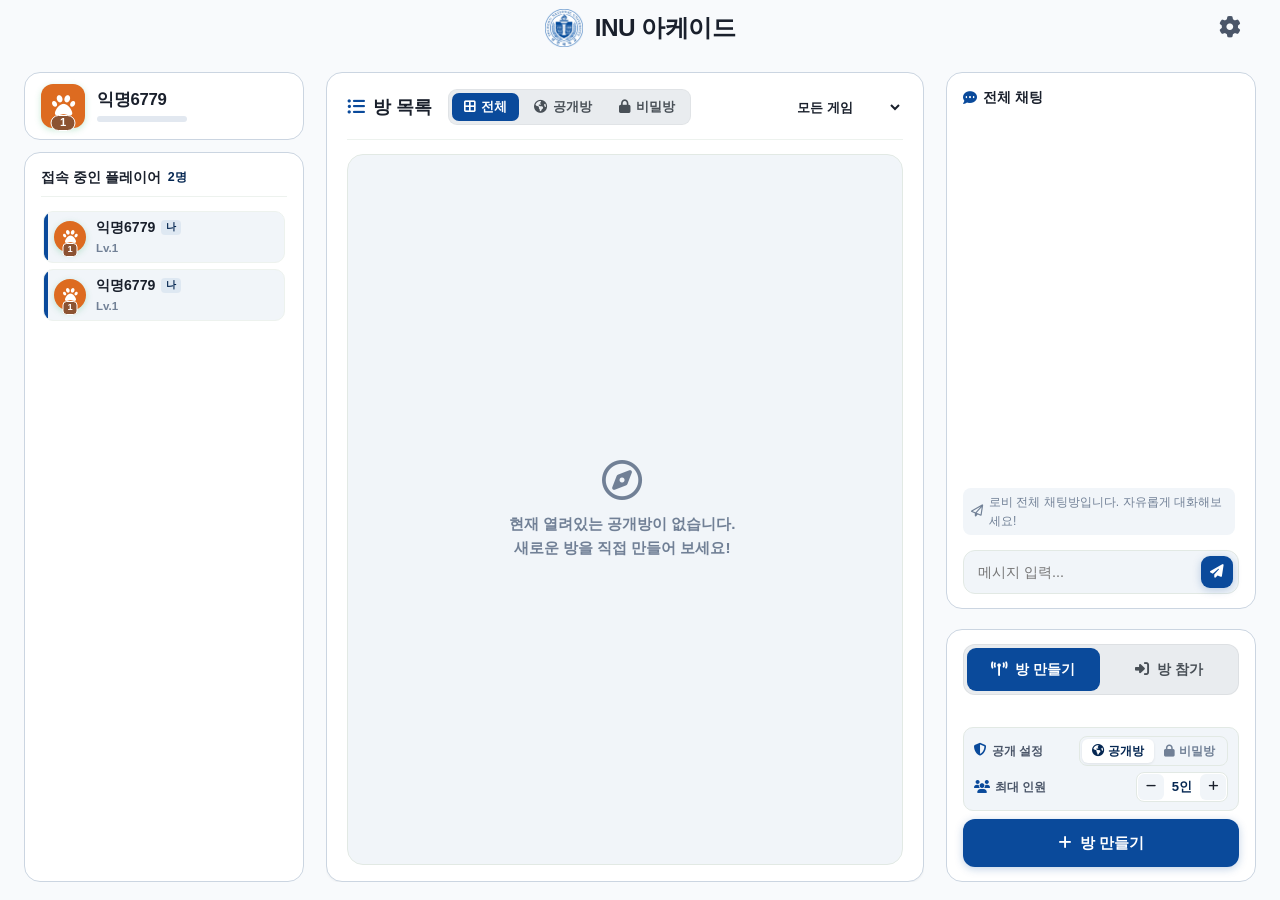
==== commit 8e316805: "test" ====
--- a/index.html
+++ b/index.html
@@ -815,7 +815,7 @@
     <!-- 모달 푸터: 버전 표시 + 확인/닫기 버튼 -->
     <div class="settings-footer">
       <div class="settings-footer-info">
-        <span class="settings-version-badge">v2.2.1</span>
+        <span class="settings-version-badge">v2.2.4</span>
       </div>
       <button type="button" class="btn btn-primary btn-sm" id="btn-confirm-settings">
         <span data-i18n="settings.close">닫기</span>
--- a/css/games.css
+++ b/css/games.css
@@ -633,8 +633,7 @@
   color: #0A4A9B;
   font-family: monospace, sans-serif;
 }
-  text-align: center;
-}
+
 
 .inu-sc-time-label {
   font-size: 0.75rem;
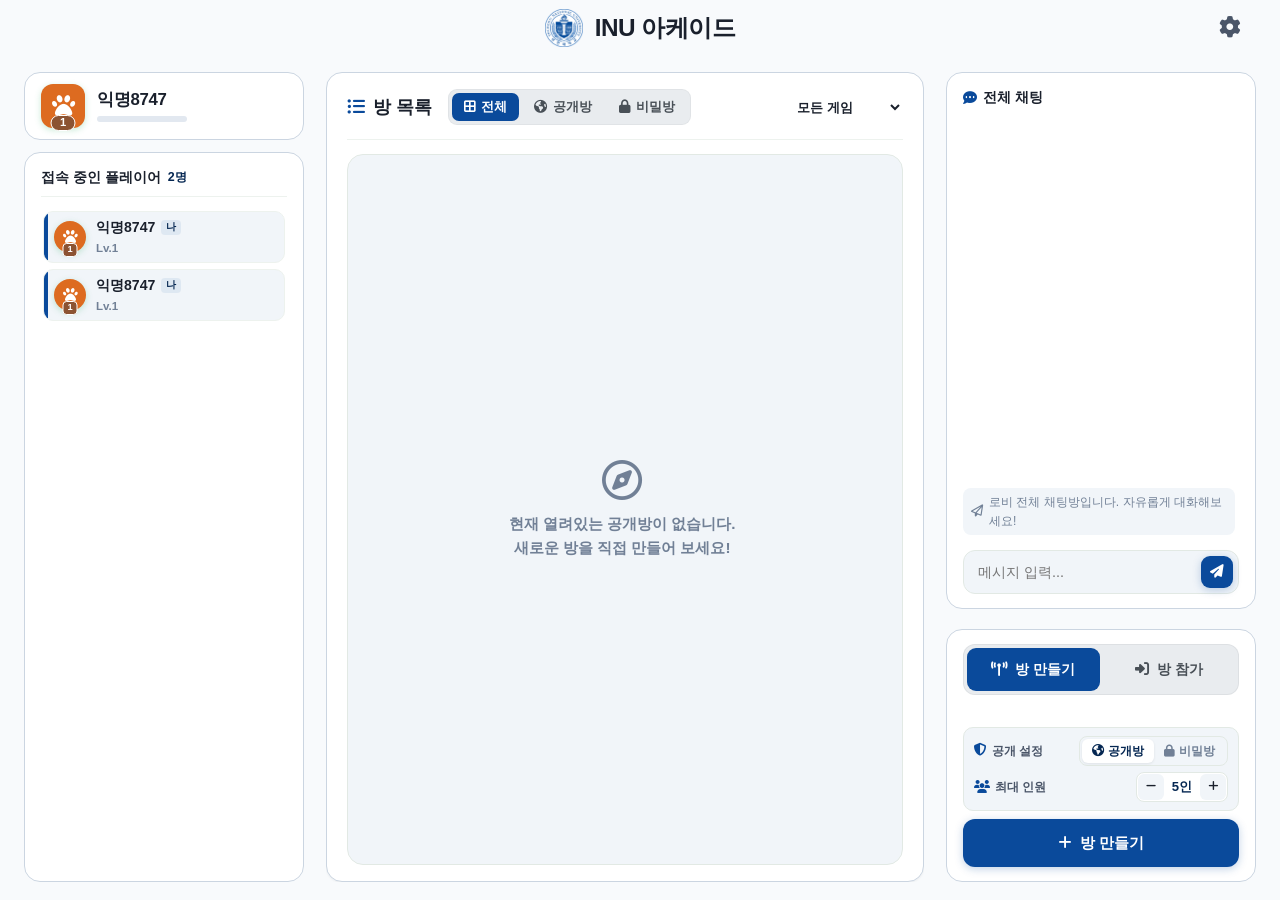
==== commit da8f9d8d: "test" ====
--- a/index.html
+++ b/index.html
@@ -815,7 +815,7 @@
     <!-- 모달 푸터: 버전 표시 + 확인/닫기 버튼 -->
     <div class="settings-footer">
       <div class="settings-footer-info">
-        <span class="settings-version-badge">v2.2.4</span>
+        <span class="settings-version-badge">v2.2.5</span>
       </div>
       <button type="button" class="btn btn-primary btn-sm" id="btn-confirm-settings">
         <span data-i18n="settings.close">닫기</span>
--- a/css/games.css
+++ b/css/games.css
@@ -1327,6 +1327,169 @@
 }
 
 /* ── 채점 결과 모달 ── */
+/* ── 횃불이 그리기 대결 결과 스코어보드 (2인/멀티플레이 체계화) ── */
+.inu-draw-scoreboard-section {
+  width: 100%;
+  background: var(--card-bg, #ffffff);
+  border: 1px solid var(--border);
+  border-radius: 12px;
+  padding: 14px;
+  margin-bottom: 16px;
+  box-shadow: 0 2px 8px rgba(0, 0, 0, 0.04);
+}
+
+.inu-sb-header {
+  display: flex;
+  justify-content: space-between;
+  align-items: center;
+  margin-bottom: 10px;
+  padding-bottom: 8px;
+  border-bottom: 1px solid var(--border);
+}
+
+.inu-sb-title {
+  font-size: 0.95rem;
+  font-weight: 900;
+  color: var(--t1);
+  display: flex;
+  align-items: center;
+  gap: 8px;
+}
+
+.inu-sb-badge {
+  font-size: 0.75rem;
+  font-weight: 800;
+  color: var(--primary);
+  background: rgba(10, 74, 155, 0.08);
+  padding: 2px 8px;
+  border-radius: 999px;
+}
+
+.inu-sb-cards-grid {
+  display: grid;
+  grid-template-columns: repeat(auto-fit, minmax(160px, 1fr));
+  gap: 12px;
+}
+
+.inu-sb-player-card {
+  background: var(--bg-hover, #f8fafc);
+  border: 1.5px solid var(--border);
+  border-radius: 10px;
+  padding: 10px;
+  display: flex;
+  flex-direction: column;
+  align-items: center;
+  text-align: center;
+  position: relative;
+  transition: transform 0.2s, box-shadow 0.2s;
+}
+
+.inu-sb-player-card.is-winner {
+  border-color: #FCAF15;
+  background: linear-gradient(180deg, rgba(252, 175, 21, 0.08) 0%, var(--bg-hover, #f8fafc) 100%);
+  box-shadow: 0 4px 12px rgba(252, 175, 21, 0.15);
+}
+
+.inu-sb-player-card.is-me {
+  border-color: #0A4A9B;
+}
+
+.inu-sb-card-top {
+  display: flex;
+  align-items: center;
+  justify-content: space-between;
+  width: 100%;
+  margin-bottom: 6px;
+}
+
+.inu-sb-medal {
+  font-size: 0.85rem;
+  font-weight: 900;
+}
+
+.inu-sb-me-tag {
+  font-size: 0.68rem;
+  font-weight: 800;
+  background: #0A4A9B;
+  color: #ffffff;
+  padding: 2px 6px;
+  border-radius: 4px;
+}
+
+.inu-sb-drawing-thumb-wrap {
+  width: 64px;
+  height: 64px;
+  border-radius: 8px;
+  background: #ffffff;
+  border: 1px solid var(--border);
+  overflow: hidden;
+  margin-bottom: 6px;
+  display: flex;
+  align-items: center;
+  justify-content: center;
+}
+
+.inu-sb-drawing-thumb {
+  width: 100%;
+  height: 100%;
+  object-fit: contain;
+}
+
+.inu-sb-no-img {
+  color: var(--t3);
+  font-size: 1.3rem;
+}
+
+.inu-sb-player-name {
+  font-size: 0.9rem;
+  font-weight: 800;
+  color: var(--t1);
+  margin-bottom: 2px;
+  max-width: 100%;
+  overflow: hidden;
+  text-overflow: ellipsis;
+  white-space: nowrap;
+}
+
+.inu-sb-score-row {
+  display: flex;
+  align-items: baseline;
+  justify-content: center;
+  gap: 2px;
+  margin-bottom: 2px;
+}
+
+.inu-sb-score-num {
+  font-size: 1.6rem;
+  font-weight: 900;
+  color: var(--primary);
+  line-height: 1;
+}
+
+.inu-sb-score-unit {
+  font-size: 0.8rem;
+  font-weight: 800;
+  color: var(--t3);
+}
+
+.inu-sb-substats {
+  font-size: 0.72rem;
+  color: var(--t3);
+}
+
+.inu-sb-substats strong {
+  color: var(--t1);
+}
+
+.inu-sb-penalty-tag {
+  margin-top: 4px;
+  font-size: 0.68rem;
+  color: #dc2626;
+  background: #fef2f2;
+  border-radius: 4px;
+  padding: 1px 5px;
+}
+
 .inu-draw-result-card {
   max-width: 680px !important;
   width: 95% !important;
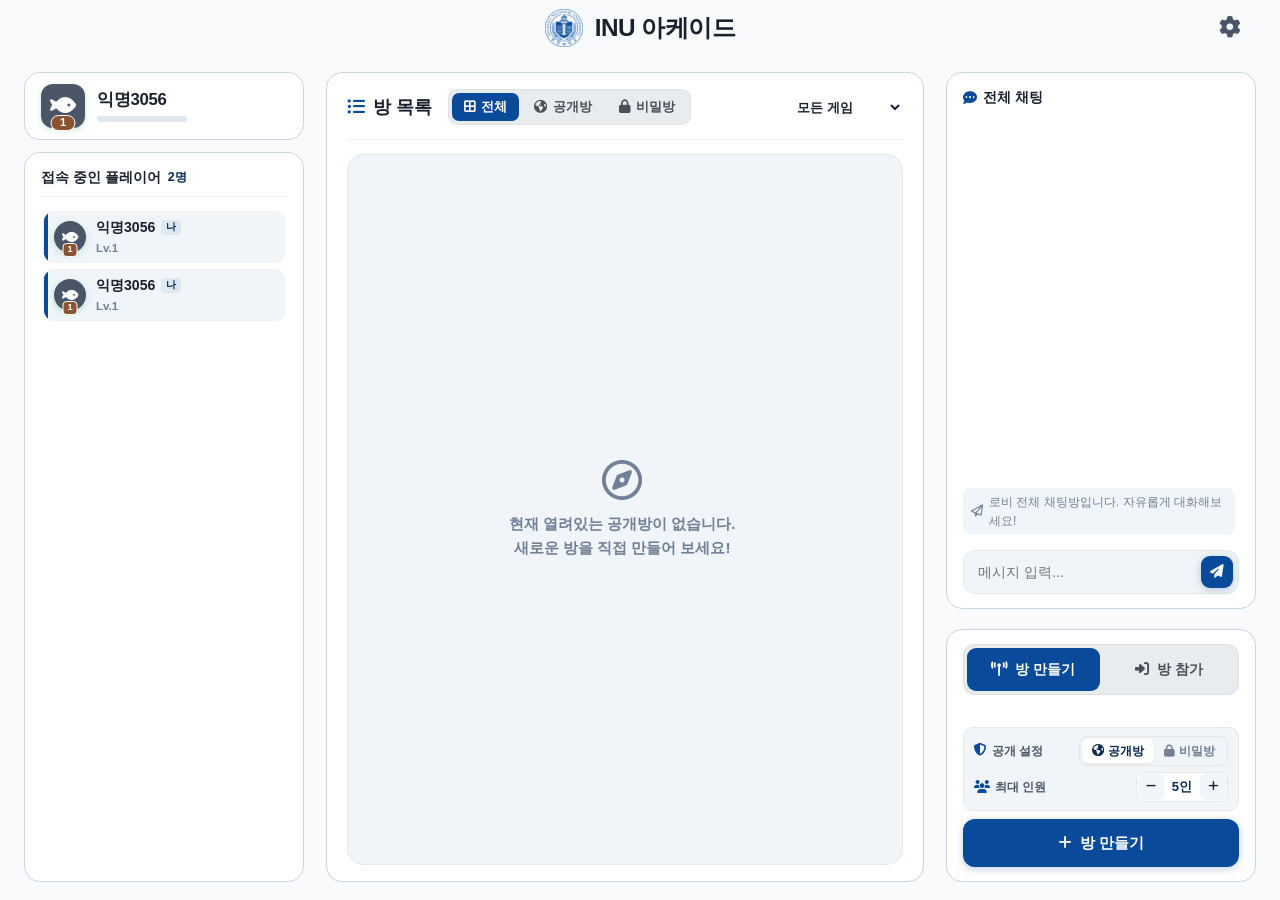
==== commit a283d46d: "final" ====
--- a/index.html
+++ b/index.html
@@ -815,7 +815,7 @@
     <!-- 모달 푸터: 버전 표시 + 확인/닫기 버튼 -->
     <div class="settings-footer">
       <div class="settings-footer-info">
-        <span class="settings-version-badge">v2.2.5</span>
+        <span class="settings-version-badge">v2.2.6</span>
       </div>
       <button type="button" class="btn btn-primary btn-sm" id="btn-confirm-settings">
         <span data-i18n="settings.close">닫기</span>
--- a/css/games.css
+++ b/css/games.css
@@ -1472,6 +1472,13 @@
   color: var(--t3);
 }
 
+.inu-sb-acc-prefix {
+  font-size: 0.78rem;
+  font-weight: 800;
+  color: var(--t2);
+  margin-right: 3px;
+}
+
 .inu-sb-substats {
   font-size: 0.72rem;
   color: var(--t3);
@@ -1566,6 +1573,13 @@
   align-items: baseline;
   justify-content: center;
   gap: 4px;
+}
+
+.inu-res-score-prefix {
+  font-size: 1.15rem;
+  font-weight: 800;
+  color: var(--t2);
+  margin-right: 4px;
 }
 
 .inu-res-score-num {
